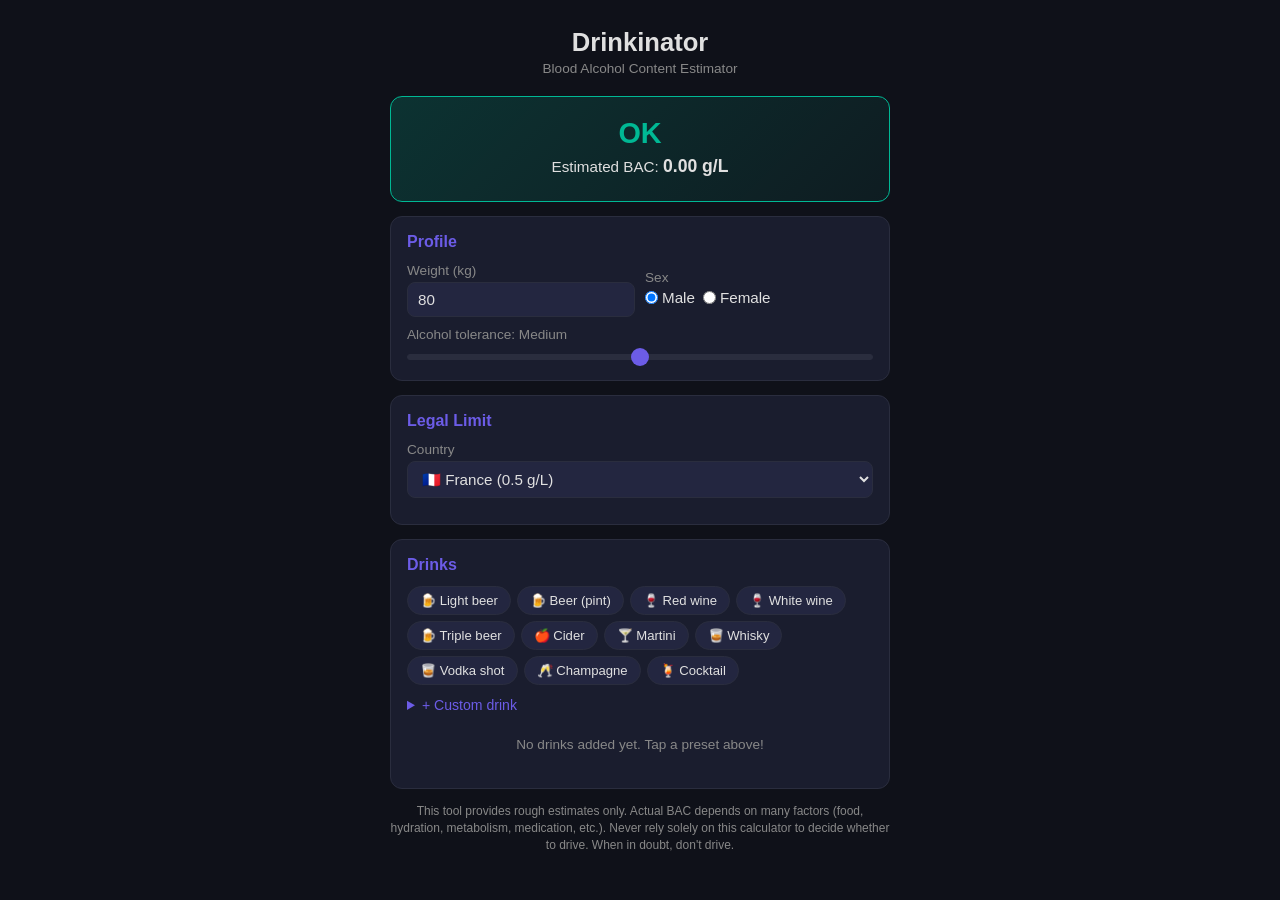
==== index.html @ 75ee5882 "feat: modular BAC calculator with ES modules Split monolithic index.html into atomic JS modules: - s" ====
<!DOCTYPE html>
<html lang="en">
<head>
<meta charset="UTF-8">
<meta name="viewport" content="width=device-width, initial-scale=1.0">
<title>Drinkinator - BAC Calculator</title>
<link rel="stylesheet" href="styles/main.css">
</head>
<body>

<h1>Drinkinator</h1>
<p class="subtitle">Blood Alcohol Content Estimator</p>

<!-- STATUS -->
<div class="card" id="status-panel">
  <div id="status-label">OK</div>
  <div class="stat">Estimated BAC: <strong id="bac-value">0.00 g/L</strong></div>
  <div class="stat" id="drive-time-row" style="display:none">Drive again at: <strong id="drive-time"></strong></div>
  <div class="stat" id="sober-time-row" style="display:none">Fully sober at: <strong id="sober-time"></strong></div>
  <div class="timeline" id="timeline" style="display:none">
    <div class="timeline-fill" id="timeline-fill"></div>
    <span class="timeline-label" id="timeline-label"></span>
  </div>
</div>

<!-- PROFILE -->
<div class="card">
  <h2>Profile</h2>
  <div class="row">
    <div class="field">
      <label>Weight (kg)</label>
      <input type="number" id="weight" value="80" min="30" max="250" step="1">
    </div>
    <div class="field">
      <label>Sex</label>
      <div class="radio-group">
        <label><input type="radio" name="sex" value="male" checked> Male</label>
        <label><input type="radio" name="sex" value="female"> Female</label>
      </div>
    </div>
  </div>
  <div>
    <label>Alcohol tolerance: <span id="tolerance-label">Medium</span></label>
    <input type="range" id="tolerance" min="0" max="1" step="0.05" value="0.5">
  </div>
</div>

<!-- LEGAL -->
<div class="card">
  <h2>Legal Limit</h2>
  <div class="row">
    <div class="field">
      <label>Country</label>
      <select id="country"></select>
    </div>
  </div>
  <div class="row" id="custom-limit-row" style="display:none">
    <div class="field">
      <label>Custom limit (g/L)</label>
      <input type="number" id="custom-limit" value="0.5" min="0" max="2" step="0.01">
    </div>
  </div>
</div>

<!-- DRINKS -->
<div class="card">
  <h2>Drinks</h2>
  <div class="drink-presets" id="presets"></div>

  <details style="margin-bottom: 12px;">
    <summary style="cursor:pointer; color: var(--accent); font-size:0.88rem;">+ Custom drink</summary>
    <div class="custom-drink" style="margin-top:8px;">
      <div class="field">
        <label>Volume (mL)</label>
        <input type="number" id="custom-vol" value="250" min="10" max="2000">
      </div>
      <div class="field">
        <label>ABV (%)</label>
        <input type="number" id="custom-abv" value="5" min="0.1" max="80" step="0.1">
      </div>
      <button class="btn btn-sm" id="custom-add-btn">Add</button>
    </div>
  </details>

  <div class="drink-list" id="drink-list"></div>
  <div style="text-align:center; margin-top:8px;">
    <button class="btn btn-sm btn-outline" id="clear-btn" style="display:none">Clear all</button>
  </div>
</div>

<!-- TIME PICKER MODAL -->
<div class="modal-overlay" id="time-modal">
  <div class="modal">
    <button class="close-modal">&times;</button>
    <h3 id="modal-drink-name">Add drink</h3>
    <p id="modal-drink-info" style="text-align:center;color:var(--muted);font-size:0.85rem;margin:-8px 0 12px;"></p>
    <div class="time-mode-tabs">
      <button class="time-mode-tab active">Now</button>
      <button class="time-mode-tab">Specific time</button>
      <button class="time-mode-tab">Time ago</button>
    </div>

    <div class="time-mode-content active" id="mode-now">
      <div class="modal-confirm-row">
        <button class="btn">Add now</button>
      </div>
    </div>

    <div class="time-mode-content" id="mode-clock">
      <div class="row">
        <div class="field">
          <label>Time</label>
          <input type="time" id="modal-time">
        </div>
      </div>
      <div class="modal-confirm-row">
        <button class="btn">Add</button>
      </div>
    </div>

    <div class="time-mode-content" id="mode-ago">
      <div class="ago-grid">
        <button class="ago-btn" data-mins="15">15 min</button>
        <button class="ago-btn" data-mins="30">30 min</button>
        <button class="ago-btn" data-mins="45">45 min</button>
        <button class="ago-btn" data-mins="60">1 h</button>
        <button class="ago-btn" data-mins="90">1h30</button>
        <button class="ago-btn" data-mins="120">2 h</button>
        <button class="ago-btn" data-mins="180">3 h</button>
        <button class="ago-btn" data-mins="240">4 h</button>
        <button class="ago-btn" data-mins="360">6 h</button>
      </div>
      <div class="ago-custom-row">
        <div class="field">
          <label>Custom</label>
          <input type="number" id="ago-value" value="20" min="1" max="1440">
        </div>
        <div class="field">
          <label>&nbsp;</label>
          <select id="ago-unit">
            <option value="min">minutes</option>
            <option value="h">hours</option>
          </select>
        </div>
        <button class="btn btn-sm">Add</button>
      </div>
    </div>
  </div>
</div>

<p class="disclaimer">
  This tool provides rough estimates only. Actual BAC depends on many factors
  (food, hydration, metabolism, medication, etc.). Never rely solely on this calculator
  to decide whether to drive. When in doubt, don't drive.
</p>

<script type="module" src="src/app.js"></script>
</body>
</html>
---- styles/main.css ----
:root {
  --bg: #0f1119;
  --card: #1a1d2e;
  --border: #2a2d3e;
  --text: #e0e0e0;
  --muted: #888;
  --accent: #6c5ce7;
  --ok: #00b894;
  --warn: #fdcb6e;
  --danger: #e17055;
  --input-bg: #232640;
}
* { box-sizing: border-box; margin: 0; padding: 0; }
body {
  font-family: -apple-system, BlinkMacSystemFont, 'Segoe UI', Roboto, sans-serif;
  background: var(--bg);
  color: var(--text);
  min-height: 100vh;
  padding: 16px;
}
h1 { text-align: center; font-size: 1.6rem; margin: 12px 0 4px; }
.subtitle { text-align: center; color: var(--muted); font-size: 0.85rem; margin-bottom: 20px; }
.card {
  background: var(--card);
  border: 1px solid var(--border);
  border-radius: 12px;
  padding: 16px;
  margin-bottom: 14px;
  max-width: 500px;
  margin-left: auto;
  margin-right: auto;
}
.card h2 { font-size: 1rem; margin-bottom: 12px; color: var(--accent); }
.row { display: flex; gap: 10px; margin-bottom: 10px; align-items: center; }
.row.wrap { flex-wrap: wrap; }
label { font-size: 0.85rem; color: var(--muted); display: block; margin-bottom: 4px; }
.field { flex: 1; min-width: 0; }
input, select {
  width: 100%;
  padding: 8px 10px;
  background: var(--input-bg);
  border: 1px solid var(--border);
  border-radius: 8px;
  color: var(--text);
  font-size: 0.95rem;
  outline: none;
}
input:focus, select:focus { border-color: var(--accent); }
input[type="range"] {
  -webkit-appearance: none;
  background: var(--border);
  height: 6px;
  border-radius: 3px;
  padding: 0;
}
input[type="range"]::-webkit-slider-thumb {
  -webkit-appearance: none;
  width: 18px; height: 18px;
  background: var(--accent);
  border-radius: 50%;
  cursor: pointer;
}
.radio-group { display: flex; gap: 8px; }
.radio-group label {
  display: flex; align-items: center; gap: 4px;
  cursor: pointer; color: var(--text); font-size: 0.95rem;
}
.checkbox-row { display: flex; align-items: center; gap: 6px; margin-bottom: 6px; }
.checkbox-row label { margin: 0; color: var(--text); font-size: 0.9rem; }

/* Status panel */
#status-panel {
  text-align: center;
  padding: 20px;
  border-radius: 12px;
  transition: all 0.3s;
}
#status-panel.ok { background: linear-gradient(135deg, #00b89433, #00b89411); border-color: var(--ok); }
#status-panel.warn { background: linear-gradient(135deg, #fdcb6e33, #fdcb6e11); border-color: var(--warn); }
#status-panel.danger { background: linear-gradient(135deg, #e1705533, #e1705511); border-color: var(--danger); }
#status-label { font-size: 1.8rem; font-weight: 800; margin-bottom: 6px; }
#status-panel.ok #status-label { color: var(--ok); }
#status-panel.warn #status-label { color: var(--warn); }
#status-panel.danger #status-label { color: var(--danger); }
.stat { font-size: 0.95rem; margin: 4px 0; }
.stat strong { font-size: 1.1rem; }

/* Drinks */
.drink-presets { display: flex; flex-wrap: wrap; gap: 6px; margin-bottom: 12px; }
.preset-btn {
  padding: 6px 12px;
  background: var(--input-bg);
  border: 1px solid var(--border);
  border-radius: 20px;
  color: var(--text);
  font-size: 0.82rem;
  cursor: pointer;
  transition: all 0.15s;
}
.preset-btn:hover { border-color: var(--accent); background: #2a2d50; }
.drink-list { max-height: 300px; overflow-y: auto; }
.drink-item {
  display: flex; align-items: center; gap: 8px;
  padding: 8px 10px;
  background: var(--input-bg);
  border-radius: 8px;
  margin-bottom: 6px;
  font-size: 0.88rem;
}
.drink-item .info { flex: 1; }
.drink-item .info span { color: var(--muted); }
.drink-item .bac-contrib { color: var(--accent); font-weight: 600; font-size: 0.85rem; min-width: 60px; text-align: right; }
.drink-item .remove {
  background: none; border: none; color: var(--danger);
  cursor: pointer; font-size: 1.2rem; padding: 2px 6px;
}
.drink-item .remove:hover { color: #ff6b6b; }

/* Custom drink form */
.custom-drink { display: flex; gap: 6px; flex-wrap: wrap; align-items: flex-end; }
.custom-drink .field { min-width: 70px; }
.custom-drink input, .custom-drink select { font-size: 0.85rem; padding: 6px 8px; }
.btn {
  padding: 8px 16px;
  background: var(--accent);
  border: none;
  border-radius: 8px;
  color: white;
  font-size: 0.9rem;
  cursor: pointer;
  font-weight: 600;
}
.btn:hover { opacity: 0.85; }
.btn-sm { padding: 6px 12px; font-size: 0.82rem; }
.btn-outline {
  background: transparent;
  border: 1px solid var(--accent);
  color: var(--accent);
}
.disclaimer {
  text-align: center;
  color: var(--muted);
  font-size: 0.75rem;
  max-width: 500px;
  margin: 10px auto 20px;
  line-height: 1.4;
}

/* Time picker modal */
.modal-overlay {
  display: none;
  position: fixed;
  inset: 0;
  background: rgba(0,0,0,0.6);
  z-index: 100;
  align-items: center;
  justify-content: center;
}
.modal-overlay.active { display: flex; }
.modal {
  background: var(--card);
  border: 1px solid var(--border);
  border-radius: 14px;
  padding: 20px;
  width: 90%;
  max-width: 360px;
}
.modal h3 { font-size: 1rem; margin-bottom: 14px; text-align: center; }
.modal .close-modal {
  float: right; background: none; border: none;
  color: var(--muted); font-size: 1.3rem; cursor: pointer; margin: -8px -4px 0 0;
}
.time-mode-tabs {
  display: flex; gap: 4px; margin-bottom: 12px;
  background: var(--input-bg); border-radius: 8px; padding: 3px;
}
.time-mode-tab {
  flex: 1; padding: 7px 6px; border: none; border-radius: 6px;
  background: transparent; color: var(--muted); font-size: 0.82rem;
  cursor: pointer; text-align: center; transition: all 0.15s;
}
.time-mode-tab.active { background: var(--accent); color: white; }
.time-mode-content { display: none; }
.time-mode-content.active { display: block; }
.ago-grid {
  display: grid; grid-template-columns: repeat(3, 1fr); gap: 6px; margin-bottom: 10px;
}
.ago-btn {
  padding: 10px 6px; background: var(--input-bg); border: 1px solid var(--border);
  border-radius: 8px; color: var(--text); font-size: 0.88rem; cursor: pointer;
  text-align: center; transition: all 0.15s;
}
.ago-btn:hover { border-color: var(--accent); background: #2a2d50; }
.ago-custom-row { display: flex; gap: 6px; align-items: flex-end; }
.ago-custom-row .field { flex: 1; }
.ago-custom-row select { padding: 8px 6px; }
.modal-confirm-row { margin-top: 12px; text-align: center; }

/* Timeline bar */
.timeline {
  margin-top: 10px;
  background: var(--input-bg);
  border-radius: 6px;
  height: 24px;
  position: relative;
  overflow: hidden;
}
.timeline-fill {
  height: 100%;
  border-radius: 6px;
  transition: width 0.4s;
}
.timeline-label {
  position: absolute;
  top: 50%; left: 50%;
  transform: translate(-50%, -50%);
  font-size: 0.75rem;
  font-weight: 600;
  white-space: nowrap;
}
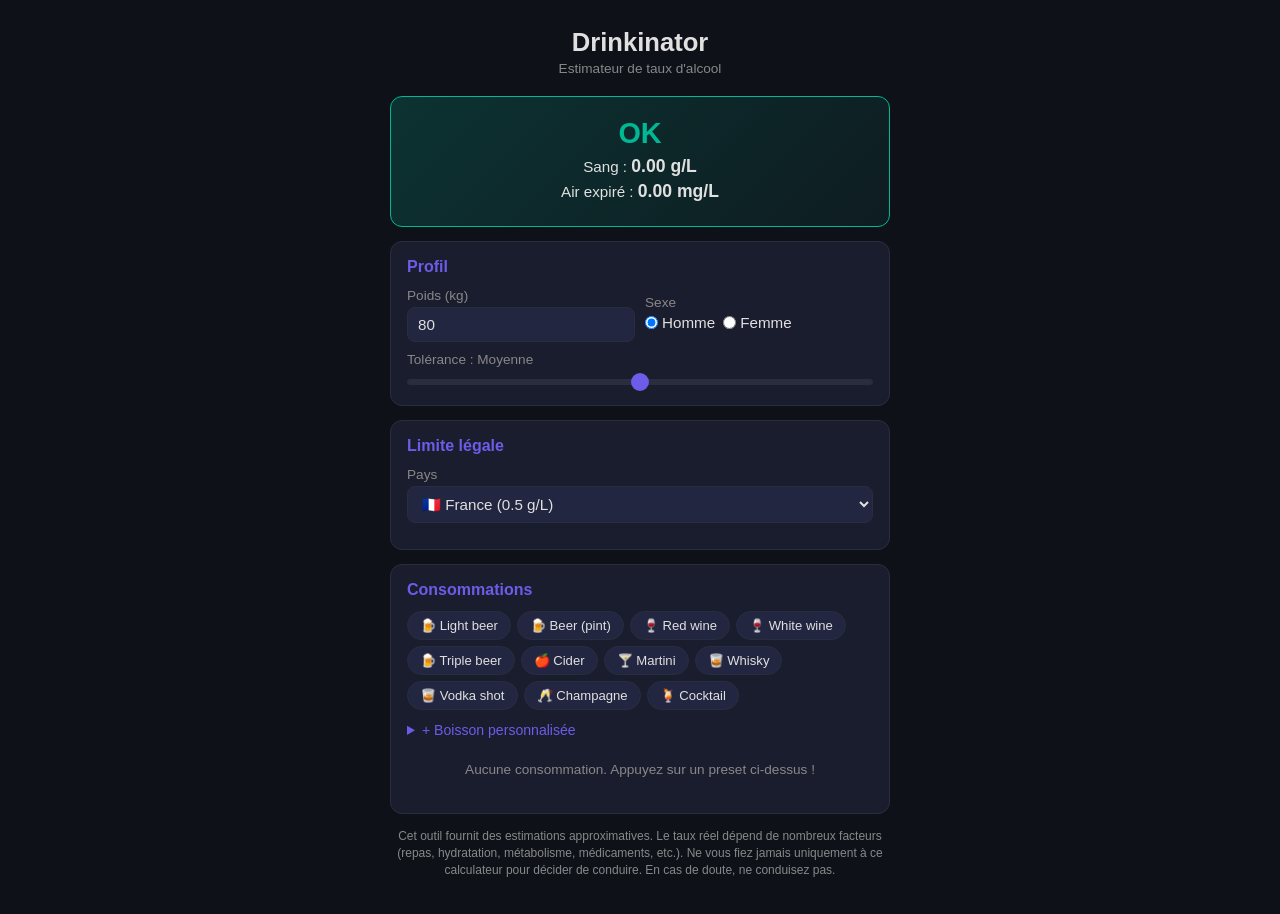
==== commit 27dd189d: "feat: version française + affichage sang/air expiré - Toute l'interface traduite en français - Affic" ====
--- a/index.html
+++ b/index.html
@@ -1,120 +1,121 @@
 <!DOCTYPE html>
-<html lang="en">
+<html lang="fr">
 <head>
 <meta charset="UTF-8">
 <meta name="viewport" content="width=device-width, initial-scale=1.0">
-<title>Drinkinator - BAC Calculator</title>
+<title>Drinkinator - Calculateur d'alcool</title>
 <link rel="stylesheet" href="styles/main.css">
 </head>
 <body>
 
 <h1>Drinkinator</h1>
-<p class="subtitle">Blood Alcohol Content Estimator</p>
+<p class="subtitle">Estimateur de taux d'alcool</p>
 
 <!-- STATUS -->
 <div class="card" id="status-panel">
   <div id="status-label">OK</div>
-  <div class="stat">Estimated BAC: <strong id="bac-value">0.00 g/L</strong></div>
-  <div class="stat" id="drive-time-row" style="display:none">Drive again at: <strong id="drive-time"></strong></div>
-  <div class="stat" id="sober-time-row" style="display:none">Fully sober at: <strong id="sober-time"></strong></div>
+  <div class="stat">Sang : <strong id="bac-blood">0,00 g/L</strong></div>
+  <div class="stat">Air expir&eacute; : <strong id="bac-breath">0,00 mg/L</strong></div>
+  <div class="stat" id="drive-time-row" style="display:none">Sous la limite dans : <strong id="drive-time"></strong></div>
+  <div class="stat" id="sober-time-row" style="display:none">Sobre dans : <strong id="sober-time"></strong></div>
   <div class="timeline" id="timeline" style="display:none">
     <div class="timeline-fill" id="timeline-fill"></div>
     <span class="timeline-label" id="timeline-label"></span>
   </div>
 </div>
 
-<!-- PROFILE -->
+<!-- PROFIL -->
 <div class="card">
-  <h2>Profile</h2>
+  <h2>Profil</h2>
   <div class="row">
     <div class="field">
-      <label>Weight (kg)</label>
+      <label>Poids (kg)</label>
       <input type="number" id="weight" value="80" min="30" max="250" step="1">
     </div>
     <div class="field">
-      <label>Sex</label>
+      <label>Sexe</label>
       <div class="radio-group">
-        <label><input type="radio" name="sex" value="male" checked> Male</label>
-        <label><input type="radio" name="sex" value="female"> Female</label>
+        <label><input type="radio" name="sex" value="male" checked> Homme</label>
+        <label><input type="radio" name="sex" value="female"> Femme</label>
       </div>
     </div>
   </div>
   <div>
-    <label>Alcohol tolerance: <span id="tolerance-label">Medium</span></label>
+    <label>Tol&eacute;rance : <span id="tolerance-label">Moyenne</span></label>
     <input type="range" id="tolerance" min="0" max="1" step="0.05" value="0.5">
   </div>
 </div>
 
-<!-- LEGAL -->
+<!-- LIMITE LEGALE -->
 <div class="card">
-  <h2>Legal Limit</h2>
+  <h2>Limite l&eacute;gale</h2>
   <div class="row">
     <div class="field">
-      <label>Country</label>
+      <label>Pays</label>
       <select id="country"></select>
     </div>
   </div>
   <div class="row" id="custom-limit-row" style="display:none">
     <div class="field">
-      <label>Custom limit (g/L)</label>
+      <label>Limite personnalis&eacute;e (g/L)</label>
       <input type="number" id="custom-limit" value="0.5" min="0" max="2" step="0.01">
     </div>
   </div>
 </div>
 
-<!-- DRINKS -->
+<!-- CONSOMMATIONS -->
 <div class="card">
-  <h2>Drinks</h2>
+  <h2>Consommations</h2>
   <div class="drink-presets" id="presets"></div>
 
   <details style="margin-bottom: 12px;">
-    <summary style="cursor:pointer; color: var(--accent); font-size:0.88rem;">+ Custom drink</summary>
+    <summary style="cursor:pointer; color: var(--accent); font-size:0.88rem;">+ Boisson personnalis&eacute;e</summary>
     <div class="custom-drink" style="margin-top:8px;">
       <div class="field">
         <label>Volume (mL)</label>
         <input type="number" id="custom-vol" value="250" min="10" max="2000">
       </div>
       <div class="field">
-        <label>ABV (%)</label>
+        <label>Degr&eacute; (%)</label>
         <input type="number" id="custom-abv" value="5" min="0.1" max="80" step="0.1">
       </div>
-      <button class="btn btn-sm" id="custom-add-btn">Add</button>
+      <button class="btn btn-sm" id="custom-add-btn">Ajouter</button>
     </div>
   </details>
 
   <div class="drink-list" id="drink-list"></div>
   <div style="text-align:center; margin-top:8px;">
-    <button class="btn btn-sm btn-outline" id="clear-btn" style="display:none">Clear all</button>
+    <button class="btn btn-sm btn-outline" id="clear-btn" style="display:none">Tout effacer</button>
   </div>
 </div>
 
-<!-- TIME PICKER MODAL -->
+<!-- MODAL CHOIX HORAIRE -->
 <div class="modal-overlay" id="time-modal">
   <div class="modal">
     <button class="close-modal">&times;</button>
-    <h3 id="modal-drink-name">Add drink</h3>
+    <h3 id="modal-drink-name">Ajouter</h3>
     <p id="modal-drink-info" style="text-align:center;color:var(--muted);font-size:0.85rem;margin:-8px 0 12px;"></p>
     <div class="time-mode-tabs">
-      <button class="time-mode-tab active">Now</button>
-      <button class="time-mode-tab">Specific time</button>
-      <button class="time-mode-tab">Time ago</button>
+      <button class="time-mode-tab active">Maintenant</button>
+      <button class="time-mode-tab">Heure pr&eacute;cise</button>
+      <button class="time-mode-tab">Il y a...</button>
     </div>
 
     <div class="time-mode-content active" id="mode-now">
       <div class="modal-confirm-row">
-        <button class="btn">Add now</button>
+        <button class="btn">Ajouter maintenant</button>
       </div>
     </div>
 
     <div class="time-mode-content" id="mode-clock">
       <div class="row">
         <div class="field">
-          <label>Time</label>
+          <label>Heure</label>
           <input type="time" id="modal-time">
         </div>
       </div>
       <div class="modal-confirm-row">
-        <button class="btn">Add</button>
+        <button class="btn">Ajouter</button>
       </div>
     </div>
 
@@ -132,26 +133,26 @@
       </div>
       <div class="ago-custom-row">
         <div class="field">
-          <label>Custom</label>
+          <label>Personnalis&eacute;</label>
           <input type="number" id="ago-value" value="20" min="1" max="1440">
         </div>
         <div class="field">
           <label>&nbsp;</label>
           <select id="ago-unit">
             <option value="min">minutes</option>
-            <option value="h">hours</option>
+            <option value="h">heures</option>
           </select>
         </div>
-        <button class="btn btn-sm">Add</button>
+        <button class="btn btn-sm">Ajouter</button>
       </div>
     </div>
   </div>
 </div>
 
 <p class="disclaimer">
-  This tool provides rough estimates only. Actual BAC depends on many factors
-  (food, hydration, metabolism, medication, etc.). Never rely solely on this calculator
-  to decide whether to drive. When in doubt, don't drive.
+  Cet outil fournit des estimations approximatives. Le taux r&eacute;el d&eacute;pend de nombreux
+  facteurs (repas, hydratation, m&eacute;tabolisme, m&eacute;dicaments, etc.). Ne vous fiez jamais
+  uniquement &agrave; ce calculateur pour d&eacute;cider de conduire. En cas de doute, ne conduisez pas.
 </p>
 
 <script type="module" src="src/app.js"></script>
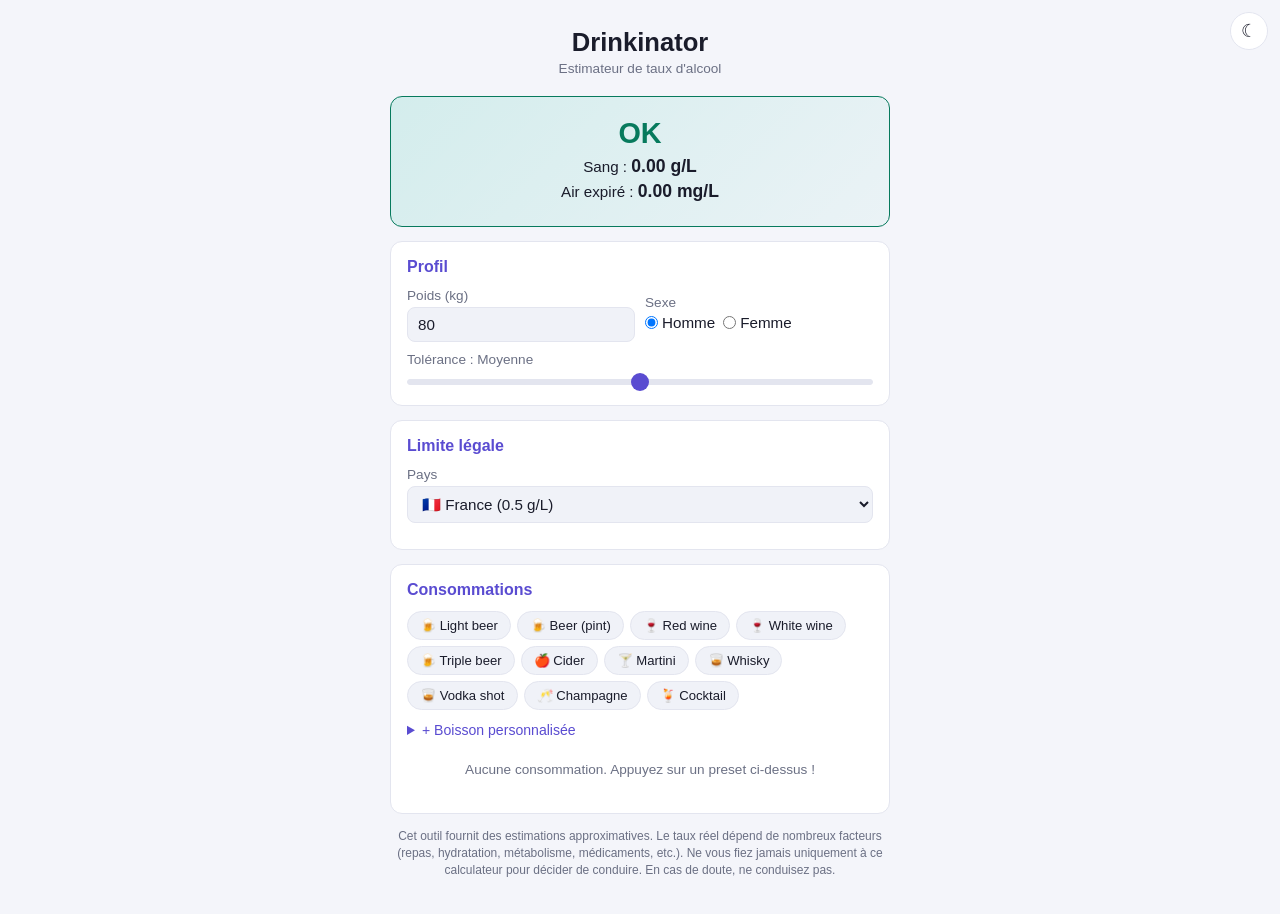
==== commit 2e821724: "feat: light mode + theme toggle (persisted, system-pref default) - Theme toggle button (top-right, s" ====
--- a/index.html
+++ b/index.html
@@ -4,9 +4,25 @@
 <meta charset="UTF-8">
 <meta name="viewport" content="width=device-width, initial-scale=1.0">
 <title>Drinkinator - Calculateur d'alcool</title>
+<script>
+  // Set theme BEFORE CSS loads to avoid FOUC.
+  // Key mirrors THEME_STORAGE_KEY in src/constants.js — keep in sync.
+  (function () {
+    try {
+      var saved = localStorage.getItem('drinkinator-theme');
+      var theme = saved || (matchMedia('(prefers-color-scheme: light)').matches ? 'light' : 'dark');
+      document.documentElement.setAttribute('data-theme', theme);
+    } catch (e) {}
+  })();
+</script>
 <link rel="stylesheet" href="styles/main.css">
 </head>
 <body>
+
+<button class="theme-toggle" id="theme-toggle" aria-label="Changer de th&egrave;me" title="Changer de th&egrave;me" aria-pressed="false">
+  <span class="icon-dark" aria-hidden="true">&#9788;</span>
+  <span class="icon-light" aria-hidden="true">&#9790;</span>
+</button>
 
 <h1>Drinkinator</h1>
 <p class="subtitle">Estimateur de taux d'alcool</p>
@@ -96,9 +112,9 @@
     <h3 id="modal-drink-name">Ajouter</h3>
     <p id="modal-drink-info" style="text-align:center;color:var(--muted);font-size:0.85rem;margin:-8px 0 12px;"></p>
     <div class="time-mode-tabs">
-      <button class="time-mode-tab active">Maintenant</button>
-      <button class="time-mode-tab">Heure pr&eacute;cise</button>
-      <button class="time-mode-tab">Il y a...</button>
+      <button class="time-mode-tab active" data-mode="now">Maintenant</button>
+      <button class="time-mode-tab" data-mode="clock">Heure pr&eacute;cise</button>
+      <button class="time-mode-tab" data-mode="ago">Il y a...</button>
     </div>
 
     <div class="time-mode-content active" id="mode-now">
--- a/styles/main.css
+++ b/styles/main.css
@@ -9,7 +9,35 @@
   --warn: #fdcb6e;
   --danger: #e17055;
   --input-bg: #232640;
-}
+  --preset-hover: #2a2d50;
+  --danger-hover: #ff6b6b;
+  --status-ok-bg: linear-gradient(135deg, #00b89433, #00b89411);
+  --status-warn-bg: linear-gradient(135deg, #fdcb6e33, #fdcb6e11);
+  --status-danger-bg: linear-gradient(135deg, #e1705533, #e1705511);
+  --modal-overlay: rgba(0, 0, 0, 0.6);
+  color-scheme: dark;
+}
+
+[data-theme="light"] {
+  --bg: #f4f5fa;
+  --card: #ffffff;
+  --border: #e3e5ef;
+  --text: #1a1c2b;
+  --muted: #6b7084;
+  --accent: #5a4cd1;
+  --ok: #077a5d;
+  --warn: #ab7213;
+  --danger: #b6482a;
+  --input-bg: #f0f2f8;
+  --preset-hover: #ebedf6;
+  --danger-hover: #e04a4a;
+  --status-ok-bg: linear-gradient(135deg, #00b89422, #00b8940a);
+  --status-warn-bg: linear-gradient(135deg, #c68a1722, #c68a170a);
+  --status-danger-bg: linear-gradient(135deg, #c8502f22, #c8502f0a);
+  --modal-overlay: rgba(20, 24, 40, 0.45);
+  color-scheme: light;
+}
+
 * { box-sizing: border-box; margin: 0; padding: 0; }
 body {
   font-family: -apple-system, BlinkMacSystemFont, 'Segoe UI', Roboto, sans-serif;
@@ -17,7 +45,27 @@
   color: var(--text);
   min-height: 100vh;
   padding: 16px;
-}
+  transition: background 0.25s ease, color 0.25s ease;
+}
+.card,
+input,
+select,
+.preset-btn,
+.ago-btn,
+.drink-item,
+.modal,
+.theme-toggle,
+.time-mode-tabs,
+.timeline {
+  transition: background 0.25s ease, border-color 0.25s ease, color 0.25s ease;
+}
+:focus-visible {
+  outline: 2px solid var(--accent);
+  outline-offset: 2px;
+  border-radius: 4px;
+}
+input:focus-visible,
+select:focus-visible { outline-offset: 0; }
 h1 { text-align: center; font-size: 1.6rem; margin: 12px 0 4px; }
 .subtitle { text-align: center; color: var(--muted); font-size: 0.85rem; margin-bottom: 20px; }
 .card {
@@ -75,9 +123,9 @@
   border-radius: 12px;
   transition: all 0.3s;
 }
-#status-panel.ok { background: linear-gradient(135deg, #00b89433, #00b89411); border-color: var(--ok); }
-#status-panel.warn { background: linear-gradient(135deg, #fdcb6e33, #fdcb6e11); border-color: var(--warn); }
-#status-panel.danger { background: linear-gradient(135deg, #e1705533, #e1705511); border-color: var(--danger); }
+#status-panel.ok { background: var(--status-ok-bg); border-color: var(--ok); }
+#status-panel.warn { background: var(--status-warn-bg); border-color: var(--warn); }
+#status-panel.danger { background: var(--status-danger-bg); border-color: var(--danger); }
 #status-label { font-size: 1.8rem; font-weight: 800; margin-bottom: 6px; }
 #status-panel.ok #status-label { color: var(--ok); }
 #status-panel.warn #status-label { color: var(--warn); }
@@ -97,7 +145,7 @@
   cursor: pointer;
   transition: all 0.15s;
 }
-.preset-btn:hover { border-color: var(--accent); background: #2a2d50; }
+.preset-btn:hover { border-color: var(--accent); background: var(--preset-hover); }
 .drink-list { max-height: 300px; overflow-y: auto; }
 .drink-item {
   display: flex; align-items: center; gap: 8px;
@@ -114,7 +162,7 @@
   background: none; border: none; color: var(--danger);
   cursor: pointer; font-size: 1.2rem; padding: 2px 6px;
 }
-.drink-item .remove:hover { color: #ff6b6b; }
+.drink-item .remove:hover { color: var(--danger-hover); }
 
 /* Custom drink form */
 .custom-drink { display: flex; gap: 6px; flex-wrap: wrap; align-items: flex-end; }
@@ -151,7 +199,7 @@
   display: none;
   position: fixed;
   inset: 0;
-  background: rgba(0,0,0,0.6);
+  background: var(--modal-overlay);
   z-index: 100;
   align-items: center;
   justify-content: center;
@@ -190,7 +238,7 @@
   border-radius: 8px; color: var(--text); font-size: 0.88rem; cursor: pointer;
   text-align: center; transition: all 0.15s;
 }
-.ago-btn:hover { border-color: var(--accent); background: #2a2d50; }
+.ago-btn:hover { border-color: var(--accent); background: var(--preset-hover); }
 .ago-custom-row { display: flex; gap: 6px; align-items: flex-end; }
 .ago-custom-row .field { flex: 1; }
 .ago-custom-row select { padding: 8px 6px; }
@@ -218,3 +266,27 @@
   font-weight: 600;
   white-space: nowrap;
 }
+
+/* Theme toggle */
+.theme-toggle {
+  position: fixed;
+  top: 12px;
+  right: 12px;
+  width: 38px;
+  height: 38px;
+  border-radius: 50%;
+  border: 1px solid var(--border);
+  background: var(--card);
+  color: var(--text);
+  cursor: pointer;
+  display: flex;
+  align-items: center;
+  justify-content: center;
+  font-size: 1.1rem;
+  z-index: 50;
+}
+.theme-toggle:hover { border-color: var(--accent); color: var(--accent); }
+.theme-toggle .icon-light { display: none; }
+.theme-toggle .icon-dark { display: inline; }
+[data-theme="light"] .theme-toggle .icon-light { display: inline; }
+[data-theme="light"] .theme-toggle .icon-dark { display: none; }
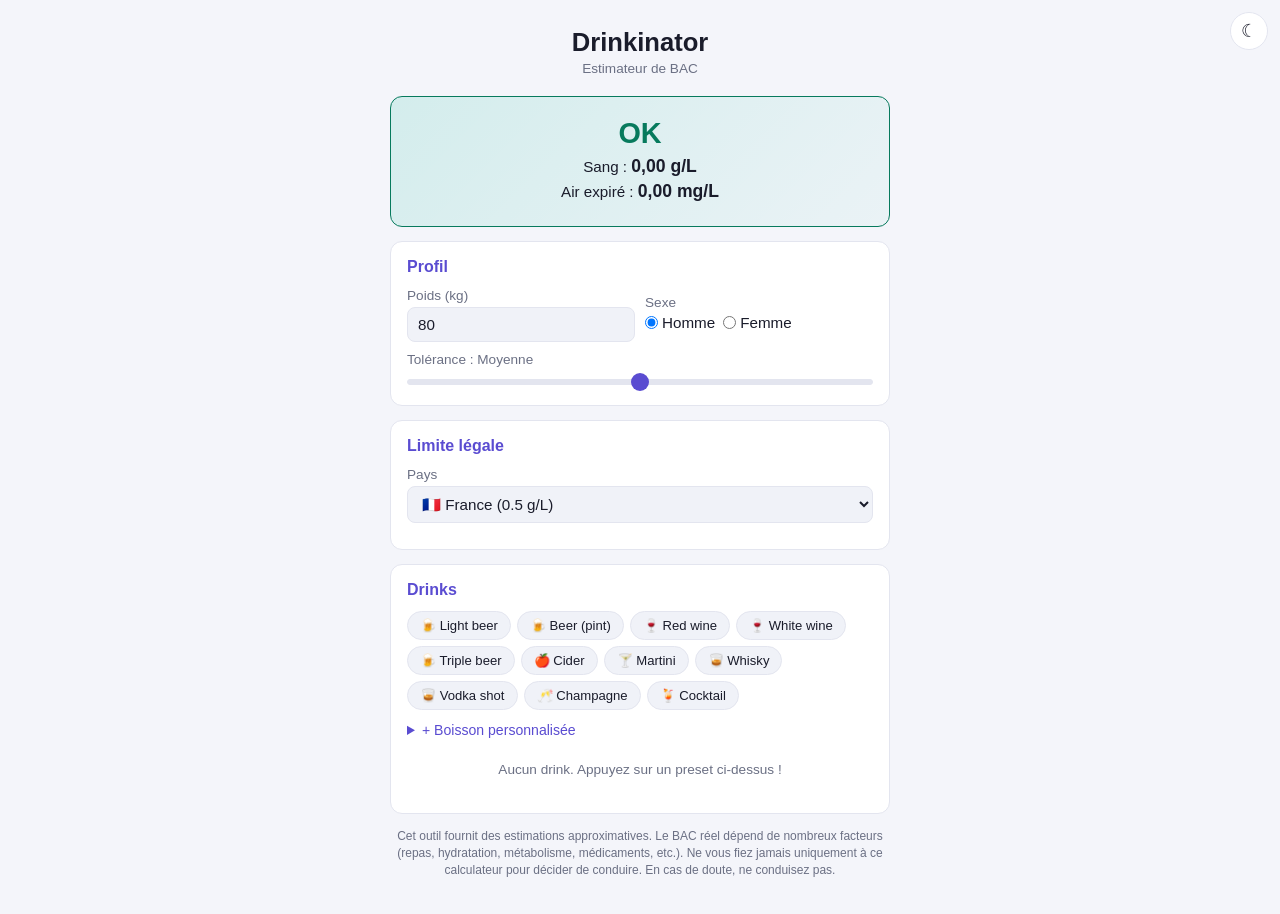
==== commit 822d3f4a: "fix: deep code review — BAC model, architecture, validation Correction majeure du modele Widmark et " ====
--- a/index.html
+++ b/index.html
@@ -3,7 +3,7 @@
 <head>
 <meta charset="UTF-8">
 <meta name="viewport" content="width=device-width, initial-scale=1.0">
-<title>Drinkinator - Calculateur d'alcool</title>
+<title>Drinkinator - Calculateur de BAC</title>
 <script>
   // Set theme BEFORE CSS loads to avoid FOUC.
   // Key mirrors THEME_STORAGE_KEY in src/constants.js — keep in sync.
@@ -25,7 +25,7 @@
 </button>
 
 <h1>Drinkinator</h1>
-<p class="subtitle">Estimateur de taux d'alcool</p>
+<p class="subtitle">Estimateur de BAC</p>
 
 <!-- STATUS -->
 <div class="card" id="status-panel">
@@ -79,9 +79,9 @@
   </div>
 </div>
 
-<!-- CONSOMMATIONS -->
+<!-- DRINKS -->
 <div class="card">
-  <h2>Consommations</h2>
+  <h2>Drinks</h2>
   <div class="drink-presets" id="presets"></div>
 
   <details style="margin-bottom: 12px;">
@@ -166,7 +166,7 @@
 </div>
 
 <p class="disclaimer">
-  Cet outil fournit des estimations approximatives. Le taux r&eacute;el d&eacute;pend de nombreux
+  Cet outil fournit des estimations approximatives. Le BAC r&eacute;el d&eacute;pend de nombreux
   facteurs (repas, hydratation, m&eacute;tabolisme, m&eacute;dicaments, etc.). Ne vous fiez jamais
   uniquement &agrave; ce calculateur pour d&eacute;cider de conduire. En cas de doute, ne conduisez pas.
 </p>
--- a/styles/main.css
+++ b/styles/main.css
@@ -147,6 +147,12 @@
 }
 .preset-btn:hover { border-color: var(--accent); background: var(--preset-hover); }
 .drink-list { max-height: 300px; overflow-y: auto; }
+.drink-list-empty {
+  text-align: center;
+  color: var(--muted);
+  font-size: 0.85rem;
+  padding: 12px 0;
+}
 .drink-item {
   display: flex; align-items: center; gap: 8px;
   padding: 8px 10px;
